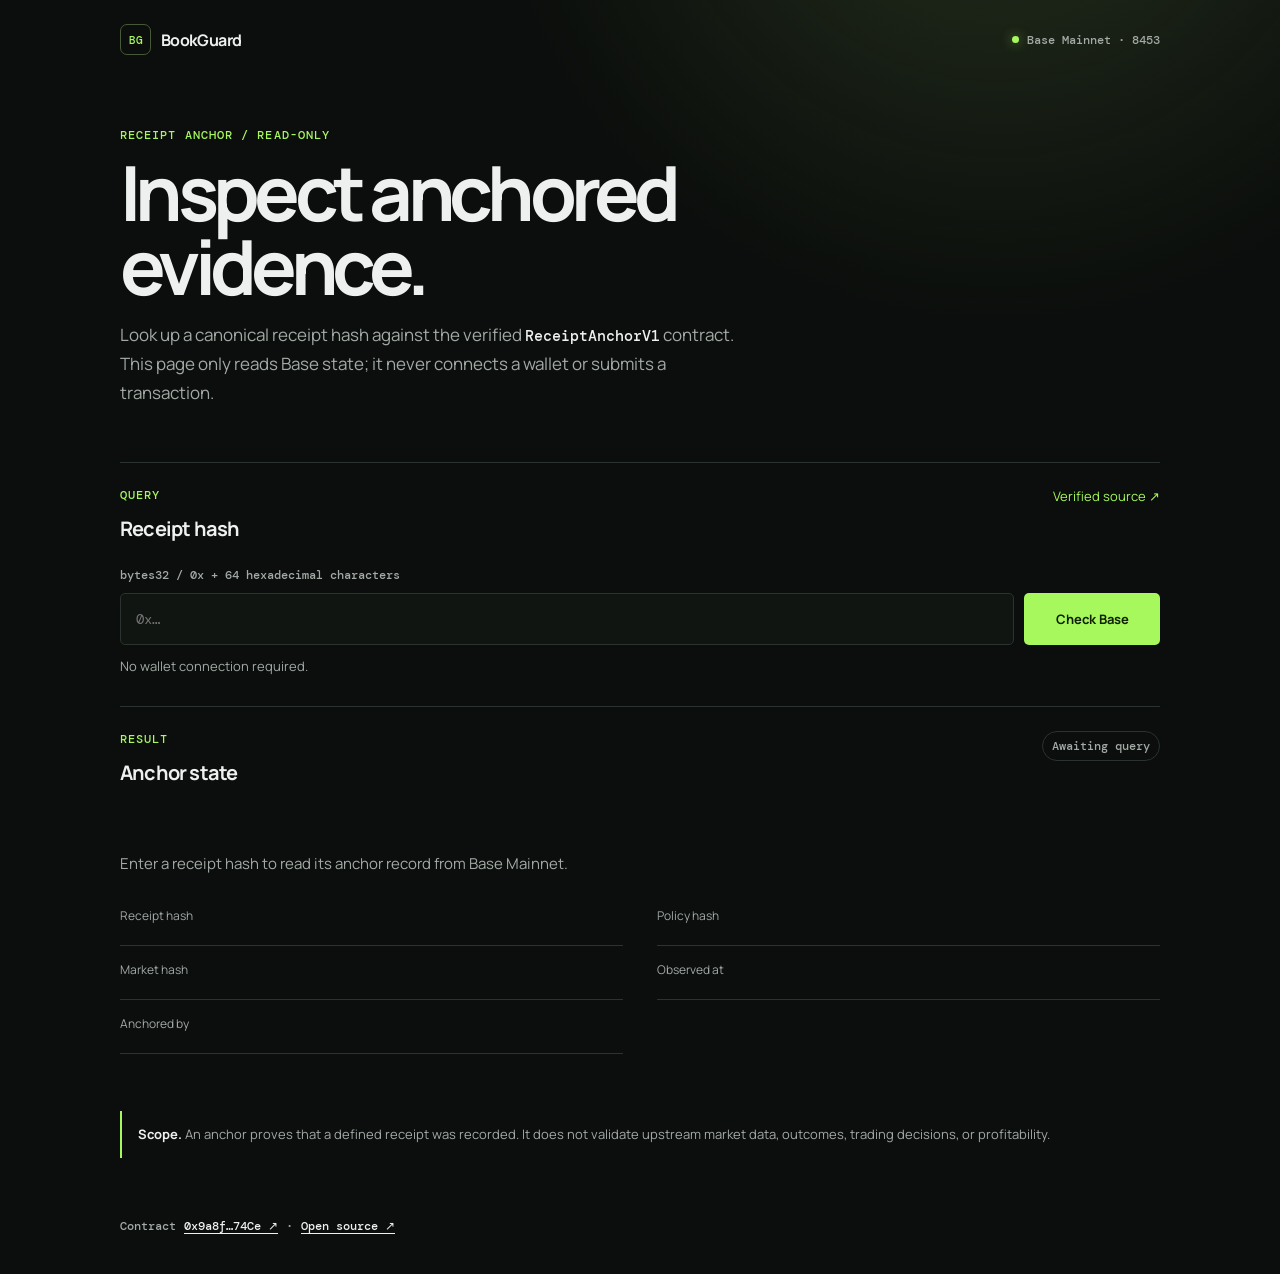
==== index.html @ 06b3f2d4 "feat: add read-only receipt lookup web MVP" ====
<!doctype html>
<html lang="en">
  <head>
    <meta charset="UTF-8" />
    <meta name="viewport" content="width=device-width, initial-scale=1.0" />
    <meta
      name="description"
      content="Read-only Base Mainnet lookup for BookGuard ReceiptAnchorV1 evidence."
    />
    <title>BookGuard — Receipt Anchor Lookup</title>
    <link rel="stylesheet" href="./styles.css" />
  </head>
  <body>
    <main class="shell">
      <header class="topbar">
        <a class="brand" href="https://github.com/Scarpo-gh/bookguard" target="_blank" rel="noreferrer">
          <span class="brand-mark" aria-hidden="true">BG</span>
          <span>BookGuard</span>
        </a>
        <div class="network-status"><span class="status-dot" aria-hidden="true"></span>Base Mainnet · 8453</div>
      </header>

      <section class="intro" aria-labelledby="page-title">
        <p class="eyebrow">RECEIPT ANCHOR / READ-ONLY</p>
        <h1 id="page-title">Inspect anchored evidence.</h1>
        <p class="lede">
          Look up a canonical receipt hash against the verified <code>ReceiptAnchorV1</code> contract.
          This page only reads Base state; it never connects a wallet or submits a transaction.
        </p>
      </section>

      <section class="lookup-panel" aria-labelledby="lookup-title">
        <div class="panel-heading">
          <div>
            <p class="eyebrow">QUERY</p>
            <h2 id="lookup-title">Receipt hash</h2>
          </div>
          <a class="text-link" href="https://basescan.org/address/0x9a8fCf271F97075486673eA3eD48c4fda33374Ce#code" target="_blank" rel="noreferrer">Verified source ↗</a>
        </div>

        <form id="lookup-form" novalidate>
          <label for="receipt-hash">bytes32 / 0x + 64 hexadecimal characters</label>
          <div class="query-row">
            <input id="receipt-hash" name="receiptHash" autocomplete="off" spellcheck="false" placeholder="0x…" aria-describedby="lookup-message" />
            <button type="submit">Check Base</button>
          </div>
          <p id="lookup-message" class="message" aria-live="polite">No wallet connection required.</p>
        </form>
      </section>

      <section class="result-panel" aria-labelledby="result-title">
        <div class="panel-heading">
          <div>
            <p class="eyebrow">RESULT</p>
            <h2 id="result-title">Anchor state</h2>
          </div>
          <span id="result-badge" class="badge neutral">Awaiting query</span>
        </div>

        <div id="empty-result" class="empty-state">
          Enter a receipt hash to read its anchor record from Base Mainnet.
        </div>

        <dl id="anchor-result" class="anchor-data" hidden>
          <div><dt>Receipt hash</dt><dd id="result-receipt"></dd></div>
          <div><dt>Policy hash</dt><dd id="result-policy"></dd></div>
          <div><dt>Market hash</dt><dd id="result-market"></dd></div>
          <div><dt>Observed at</dt><dd id="result-observed"></dd></div>
          <div><dt>Anchored by</dt><dd id="result-anchorer"></dd></div>
        </dl>
      </section>

      <aside class="boundary-note">
        <strong>Scope.</strong> An anchor proves that a defined receipt was recorded. It does not validate upstream market data, outcomes, trading decisions, or profitability.
      </aside>

      <footer>
        <span>Contract</span>
        <a href="https://basescan.org/address/0x9a8fCf271F97075486673eA3eD48c4fda33374Ce" target="_blank" rel="noreferrer">0x9a8f…74Ce ↗</a>
        <span>·</span>
        <a href="https://github.com/Scarpo-gh/bookguard" target="_blank" rel="noreferrer">Open source ↗</a>
      </footer>
    </main>
    <script type="module" src="./app.mjs"></script>
  </body>
</html>
---- styles.css ----
@import url("https://fonts.googleapis.com/css2?family=DM+Mono:wght@400;500&family=Manrope:wght@400;500;600;700&display=swap");

:root {
  color-scheme: dark;
  --ink: #edf0ee;
  --muted: #a3aaa6;
  --surface: #111512;
  --surface-strong: #171c18;
  --border: #2a332d;
  --accent: #a6f85d;
  --accent-ink: #102000;
  --danger: #ff987c;
  --quiet: #1b241d;
  font-family: Manrope, sans-serif;
  background: #0b0e0c;
  color: var(--ink);
}

* { box-sizing: border-box; }
body { margin: 0; min-width: 320px; background: radial-gradient(circle at 78% -15%, #25301d 0, transparent 32rem), #0b0e0c; }
a { color: inherit; }
.shell { width: min(1040px, calc(100% - 40px)); margin: 0 auto; padding: 24px 0 40px; }
.topbar { display: flex; justify-content: space-between; align-items: center; padding-bottom: 72px; }
.brand { display: inline-flex; align-items: center; gap: 10px; font-weight: 700; text-decoration: none; letter-spacing: -0.04em; }
.brand-mark { display: grid; width: 31px; height: 31px; place-items: center; border: 1px solid #445a39; border-radius: 7px; color: var(--accent); font: 500 11px "DM Mono", monospace; letter-spacing: 0; }
.network-status, .eyebrow, label, .badge, footer { font: 500 12px "DM Mono", monospace; }
.network-status { display: inline-flex; align-items: center; gap: 8px; color: var(--muted); }
.status-dot { width: 7px; height: 7px; background: var(--accent); border-radius: 50%; box-shadow: 0 0 12px #a6f85d99; }
.intro { width: min(690px, 100%); margin-bottom: 54px; }
.eyebrow { margin: 0 0 12px; color: var(--accent); letter-spacing: 0.09em; }
h1, h2, p { margin-top: 0; }
h1 { margin-bottom: 17px; font-size: clamp(40px, 7vw, 76px); letter-spacing: -0.075em; line-height: 0.98; }
h2 { margin-bottom: 0; font-size: 20px; letter-spacing: -0.04em; }
.lede { max-width: 630px; color: var(--muted); font-size: 17px; line-height: 1.7; }
code { font: 500 0.9em "DM Mono", monospace; color: var(--ink); }
.lookup-panel, .result-panel { border-top: 1px solid var(--border); padding: 24px 0 29px; }
.panel-heading { display: flex; align-items: start; justify-content: space-between; gap: 16px; margin-bottom: 25px; }
.text-link { color: var(--accent); font-size: 13px; text-decoration: none; }
label { display: block; margin-bottom: 10px; color: var(--muted); }
.query-row { display: flex; gap: 10px; }
input { min-width: 0; flex: 1; height: 52px; border: 1px solid var(--border); border-radius: 5px; outline: none; padding: 0 15px; background: var(--surface); color: var(--ink); font: 400 14px "DM Mono", monospace; }
input:focus { border-color: var(--accent); box-shadow: 0 0 0 3px #a6f85d18; }
button { min-width: 136px; border: 0; border-radius: 5px; padding: 0 18px; background: var(--accent); color: var(--accent-ink); cursor: pointer; font: 700 13px Manrope, sans-serif; }
button:hover { filter: brightness(1.08); }
button:disabled { cursor: wait; opacity: 0.65; }
.message { min-height: 20px; margin: 12px 0 0; color: var(--muted); font-size: 13px; }
.message.error { color: var(--danger); }
.result-panel { min-height: 230px; }
.badge { padding: 6px 9px; border: 1px solid var(--border); border-radius: 999px; color: var(--muted); white-space: nowrap; }
.badge.found { border-color: #577a3f; color: var(--accent); background: #1b2a15; }
.badge.missing { color: var(--muted); }
.empty-state { padding: 42px 0 18px; color: var(--muted); font-size: 15px; }
.anchor-data { display: grid; grid-template-columns: repeat(2, minmax(0, 1fr)); gap: 0 34px; margin: 0; }
.anchor-data div { min-width: 0; border-bottom: 1px solid var(--border); padding: 15px 0; }
dt { color: var(--muted); font-size: 12px; }
dd { overflow: hidden; margin: 6px 0 0; color: var(--ink); font: 400 12px/1.55 "DM Mono", monospace; overflow-wrap: anywhere; }
.boundary-note { margin-top: 28px; border-left: 2px solid var(--accent); padding: 13px 16px; color: var(--muted); font-size: 13px; line-height: 1.65; }
.boundary-note strong { color: var(--ink); }
footer { display: flex; flex-wrap: wrap; gap: 8px; margin-top: 60px; color: var(--muted); }
footer a { color: var(--ink); text-underline-offset: 3px; }
@media (max-width: 620px) { .shell { width: min(100% - 28px, 1040px); } .topbar { padding-bottom: 50px; } .network-status { font-size: 10px; } .query-row { display: grid; } button { height: 50px; } .anchor-data { grid-template-columns: 1fr; } .panel-heading { align-items: center; } }
@media (prefers-reduced-motion: reduce) { * { scroll-behavior: auto !important; transition: none !important; } }
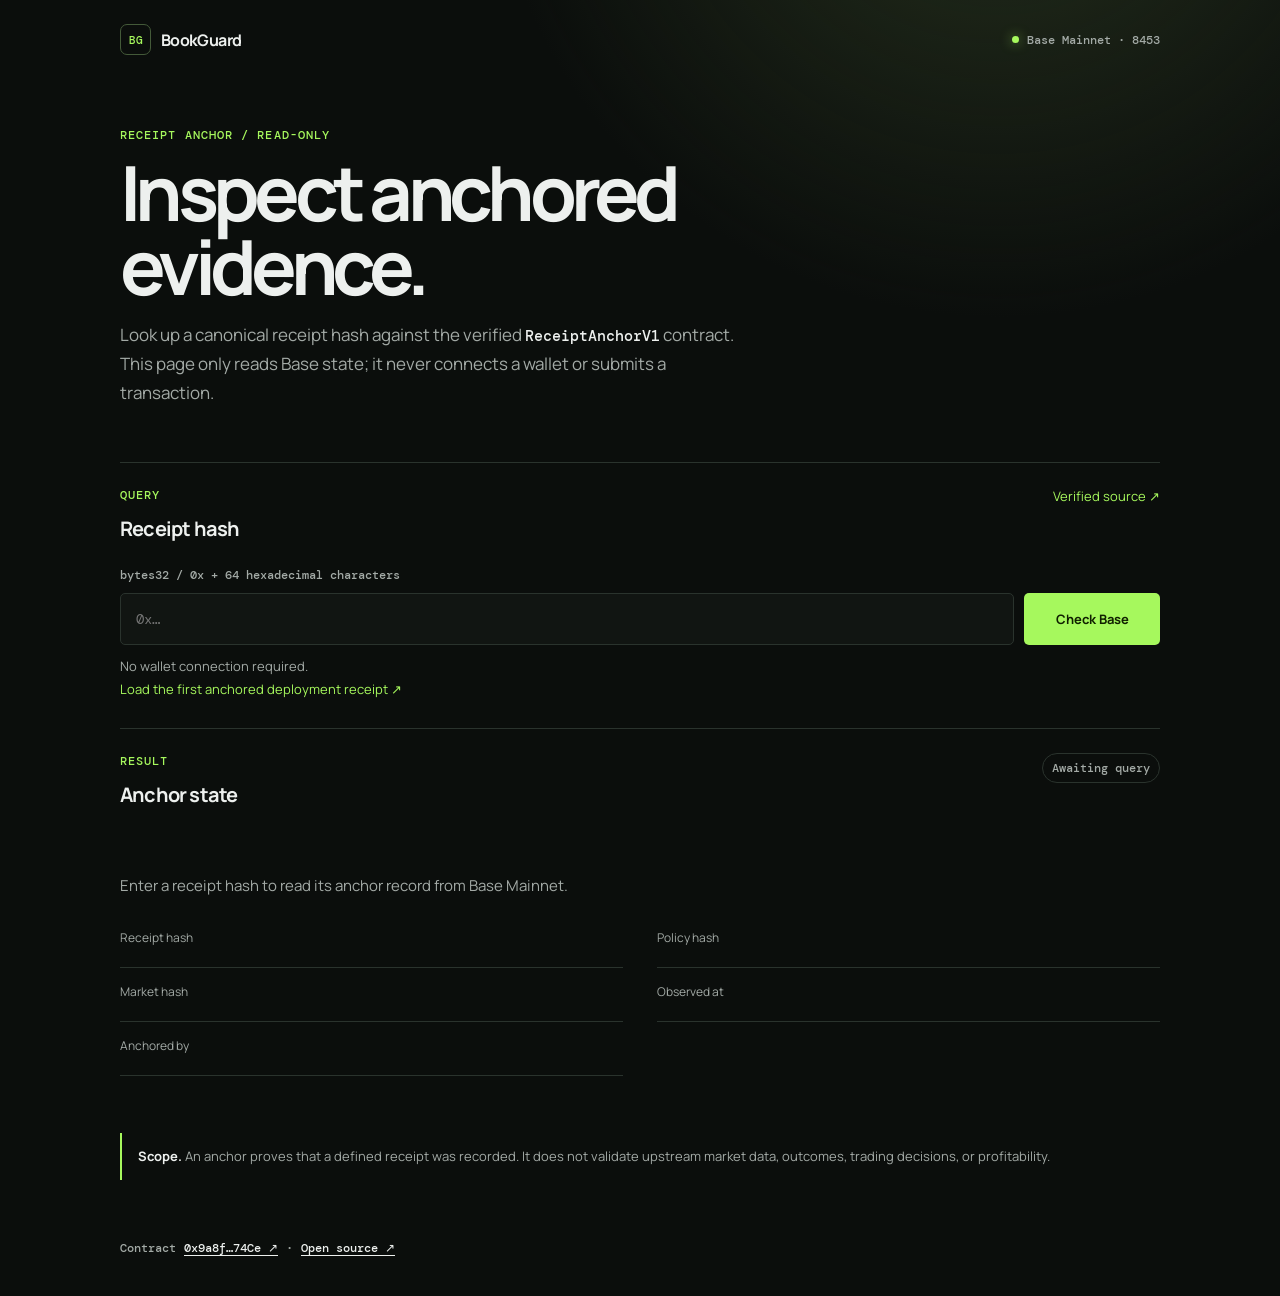
==== commit 0bb4959c: "feat: anchor first mainnet receipt" ====
--- a/index.html
+++ b/index.html
@@ -45,6 +45,7 @@
             <button type="submit">Check Base</button>
           </div>
           <p id="lookup-message" class="message" aria-live="polite">No wallet connection required.</p>
+          <a class="text-link" href="?receipt=0x8ab8c16734dc7178a280f3ed48fdf6609af644fdb88c50d49bed0348cbc2077c">Load the first anchored deployment receipt ↗</a>
         </form>
       </section>
 
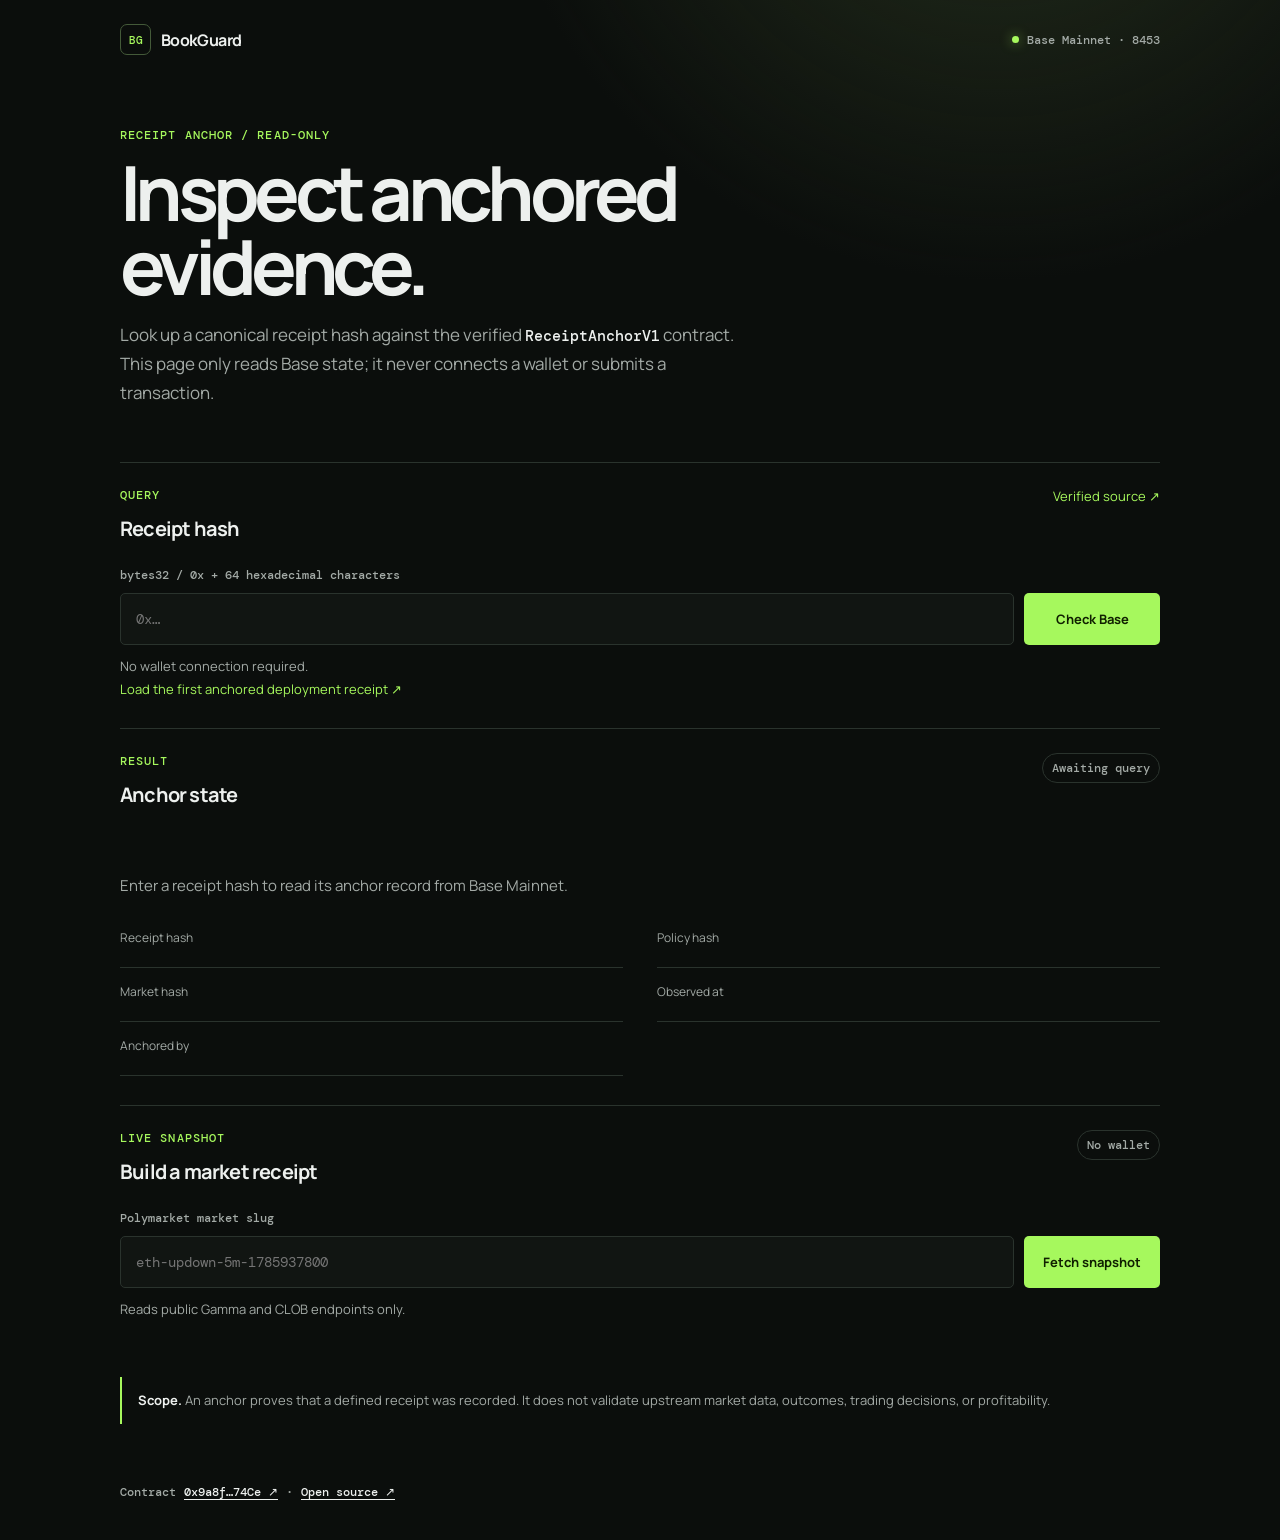
==== commit de4c6597: "feat: preview live polymarket receipts on web" ====
--- a/index.html
+++ b/index.html
@@ -71,6 +71,33 @@
         </dl>
       </section>
 
+      <section class="lookup-panel" aria-labelledby="market-preview-title">
+        <div class="panel-heading">
+          <div>
+            <p class="eyebrow">LIVE SNAPSHOT</p>
+            <h2 id="market-preview-title">Build a market receipt</h2>
+          </div>
+          <span class="badge neutral">No wallet</span>
+        </div>
+        <form id="market-preview-form" novalidate>
+          <label for="market-slug">Polymarket market slug</label>
+          <div class="query-row">
+            <input id="market-slug" name="marketSlug" autocomplete="off" spellcheck="false" placeholder="eth-updown-5m-1785937800" aria-describedby="market-preview-message" />
+            <button type="submit">Fetch snapshot</button>
+          </div>
+          <p id="market-preview-message" class="message" aria-live="polite">Reads public Gamma and CLOB endpoints only.</p>
+        </form>
+        <div id="market-preview-result" class="market-preview" hidden>
+          <p id="market-question" class="market-question"></p>
+          <p id="market-observed" class="message"></p>
+          <dl id="market-books" class="anchor-data"></dl>
+          <details>
+            <summary>Canonical receipt JSON</summary>
+            <pre id="market-canonical"></pre>
+          </details>
+        </div>
+      </section>
+
       <aside class="boundary-note">
         <strong>Scope.</strong> An anchor proves that a defined receipt was recorded. It does not validate upstream market data, outcomes, trading decisions, or profitability.
       </aside>
--- a/styles.css
+++ b/styles.css
@@ -54,6 +54,11 @@
 .anchor-data div { min-width: 0; border-bottom: 1px solid var(--border); padding: 15px 0; }
 dt { color: var(--muted); font-size: 12px; }
 dd { overflow: hidden; margin: 6px 0 0; color: var(--ink); font: 400 12px/1.55 "DM Mono", monospace; overflow-wrap: anywhere; }
+.market-preview { margin-top: 26px; }
+.market-question { margin: 0; font-size: 17px; font-weight: 600; letter-spacing: -0.03em; }
+details { margin-top: 22px; border-top: 1px solid var(--border); padding-top: 15px; }
+summary { cursor: pointer; color: var(--accent); font: 500 12px "DM Mono", monospace; }
+pre { max-height: 280px; overflow: auto; margin: 14px 0 0; padding: 14px; border: 1px solid var(--border); border-radius: 5px; background: var(--surface); color: var(--muted); font: 400 11px/1.6 "DM Mono", monospace; white-space: pre-wrap; overflow-wrap: anywhere; }
 .boundary-note { margin-top: 28px; border-left: 2px solid var(--accent); padding: 13px 16px; color: var(--muted); font-size: 13px; line-height: 1.65; }
 .boundary-note strong { color: var(--ink); }
 footer { display: flex; flex-wrap: wrap; gap: 8px; margin-top: 60px; color: var(--muted); }
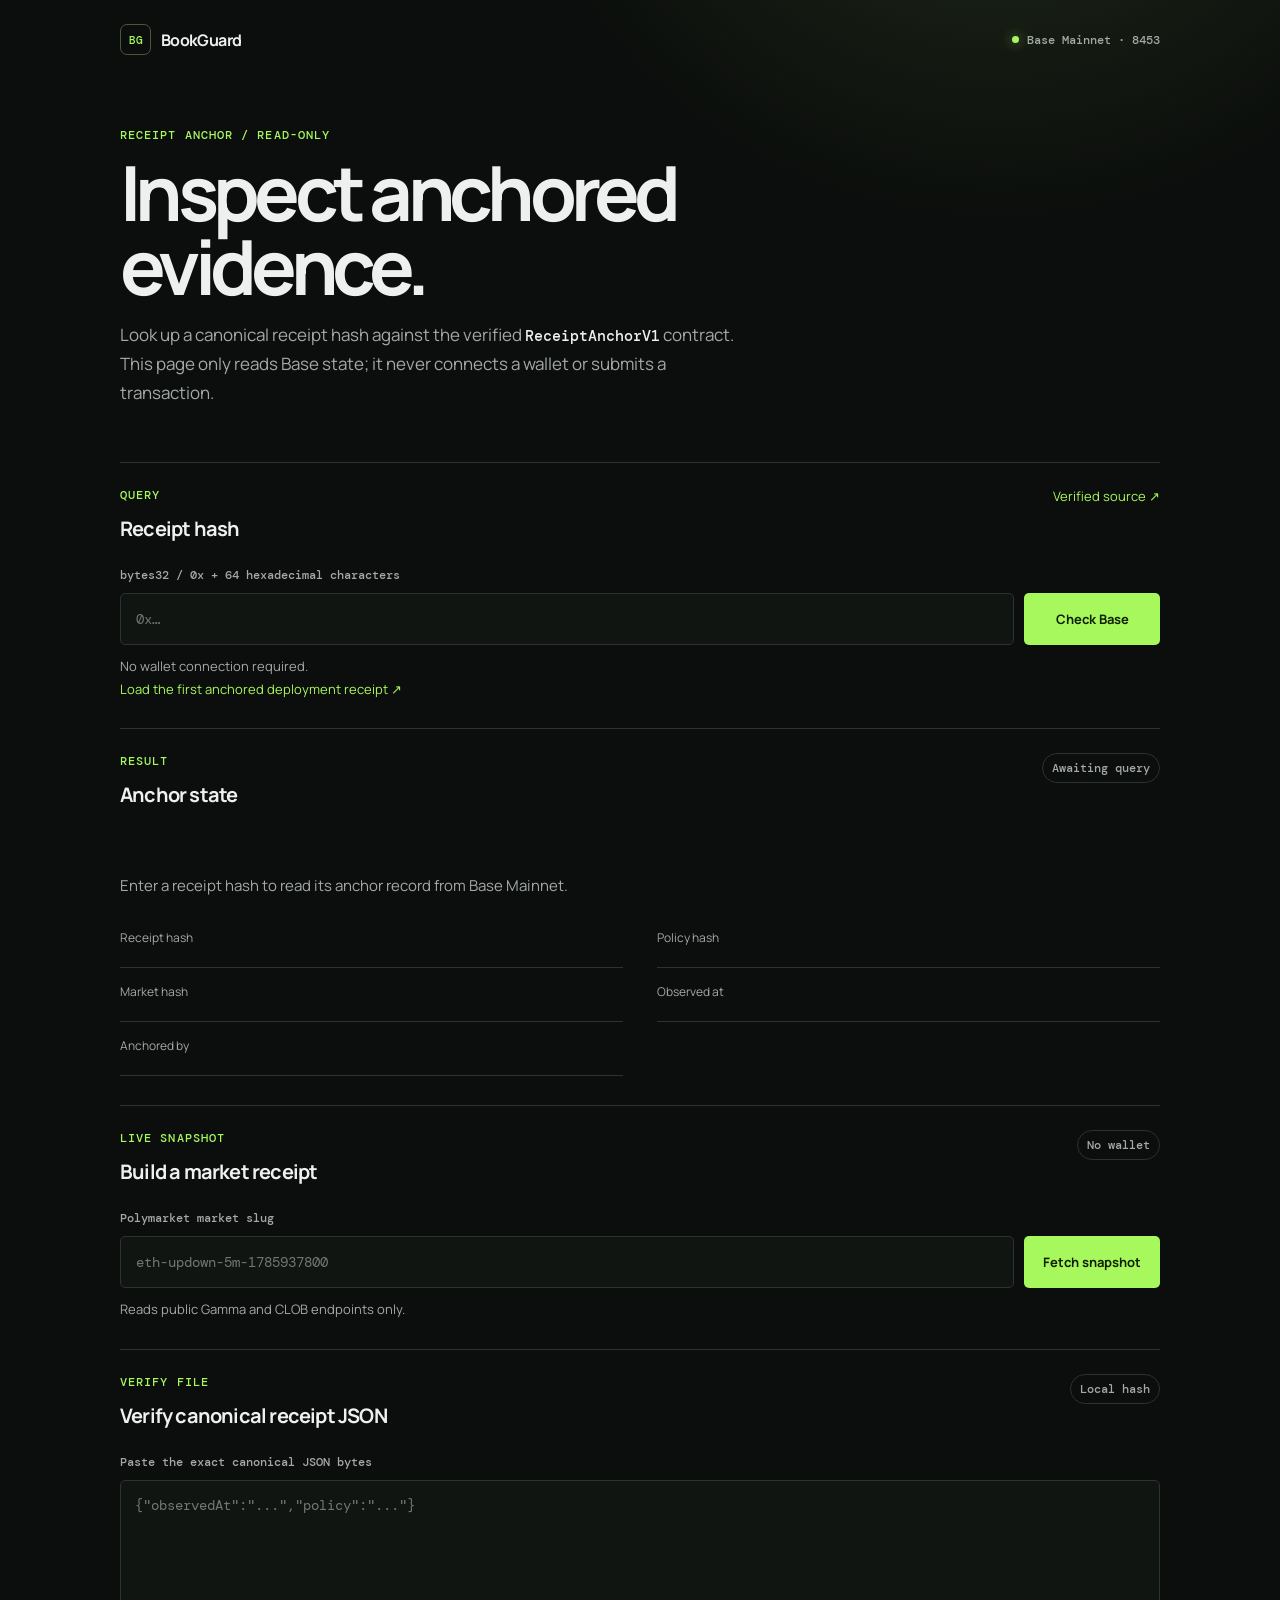
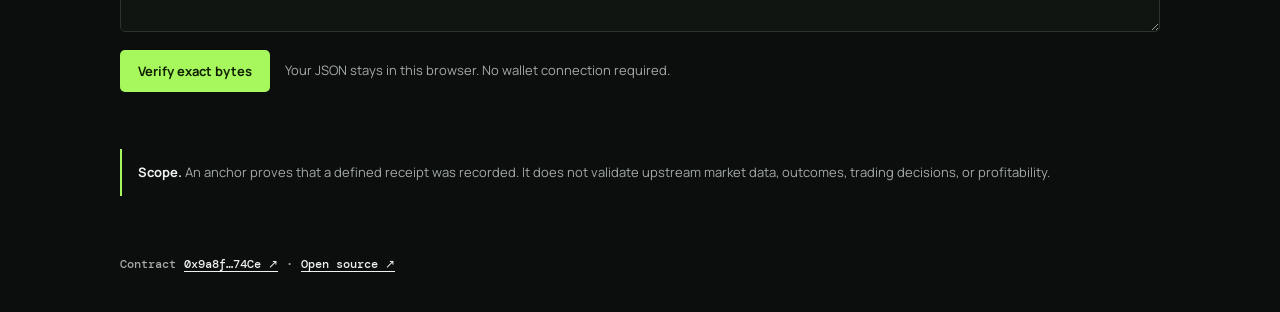
==== commit a7fd295b: "feat: verify canonical receipt bytes" ====
--- a/index.html
+++ b/index.html
@@ -69,6 +69,21 @@
           <div><dt>Observed at</dt><dd id="result-observed"></dd></div>
           <div><dt>Anchored by</dt><dd id="result-anchorer"></dd></div>
         </dl>
+
+        <article id="registered-evidence" class="registered-evidence" hidden>
+          <p class="eyebrow">REGISTERED EVIDENCE</p>
+          <h3 id="evidence-question"></h3>
+          <p id="evidence-kind" class="message"></p>
+          <dl class="anchor-data compact-data">
+            <div><dt>Observed at</dt><dd id="evidence-observed"></dd></div>
+            <div><dt>Condition ID</dt><dd id="evidence-condition"></dd></div>
+          </dl>
+          <p id="evidence-policy" class="evidence-policy"></p>
+          <div class="evidence-links">
+            <a id="evidence-source" class="text-link" target="_blank" rel="noreferrer">Canonical JSON ↗</a>
+            <a id="evidence-transaction" class="text-link" target="_blank" rel="noreferrer">BaseScan transaction ↗</a>
+          </div>
+        </article>
       </section>
 
       <section class="lookup-panel" aria-labelledby="market-preview-title">
@@ -91,9 +106,51 @@
           <p id="market-question" class="market-question"></p>
           <p id="market-observed" class="message"></p>
           <dl id="market-books" class="anchor-data"></dl>
+          <div class="receipt-hash">
+            <span>Keccak-256 receipt hash</span>
+            <code id="market-receipt-hash"></code>
+          </div>
+          <div class="preflight-actions">
+            <button id="anchor-preflight" type="button" disabled>Run Base preflight</button>
+            <p id="anchor-preflight-message" class="message">Checks duplicate state, simulation, and gas without a wallet.</p>
+          </div>
+          <dl id="anchor-preflight-result" class="anchor-data" hidden>
+            <div><dt>Policy hash</dt><dd id="preflight-policy"></dd></div>
+            <div><dt>Market hash</dt><dd id="preflight-market"></dd></div>
+            <div><dt>Base status</dt><dd id="preflight-status"></dd></div>
+            <div><dt>Estimated gas</dt><dd id="preflight-gas"></dd></div>
+          </dl>
           <details>
             <summary>Canonical receipt JSON</summary>
             <pre id="market-canonical"></pre>
+          </details>
+        </div>
+      </section>
+
+      <section class="lookup-panel" aria-labelledby="receipt-verifier-title">
+        <div class="panel-heading">
+          <div>
+            <p class="eyebrow">VERIFY FILE</p>
+            <h2 id="receipt-verifier-title">Verify canonical receipt JSON</h2>
+          </div>
+          <span class="badge neutral">Local hash</span>
+        </div>
+        <form id="receipt-verifier-form" novalidate>
+          <label for="receipt-json">Paste the exact canonical JSON bytes</label>
+          <textarea id="receipt-json" name="receiptJson" spellcheck="false" placeholder='{"observedAt":"...","policy":"..."}' aria-describedby="receipt-verifier-message"></textarea>
+          <div class="preflight-actions">
+            <button type="submit">Verify exact bytes</button>
+            <p id="receipt-verifier-message" class="message" aria-live="polite">Your JSON stays in this browser. No wallet connection required.</p>
+          </div>
+        </form>
+        <div id="receipt-verifier-result" class="market-preview" hidden>
+          <dl class="anchor-data">
+            <div><dt>Exact input hash</dt><dd id="verified-receipt-hash"></dd></div>
+            <div><dt>Canonical format</dt><dd id="verified-canonical-status"></dd></div>
+          </dl>
+          <details id="expected-canonical" hidden>
+            <summary>Expected canonical JSON</summary>
+            <pre id="expected-canonical-json"></pre>
           </details>
         </div>
       </section>
--- a/styles.css
+++ b/styles.css
@@ -38,8 +38,10 @@
 .text-link { color: var(--accent); font-size: 13px; text-decoration: none; }
 label { display: block; margin-bottom: 10px; color: var(--muted); }
 .query-row { display: flex; gap: 10px; }
-input { min-width: 0; flex: 1; height: 52px; border: 1px solid var(--border); border-radius: 5px; outline: none; padding: 0 15px; background: var(--surface); color: var(--ink); font: 400 14px "DM Mono", monospace; }
-input:focus { border-color: var(--accent); box-shadow: 0 0 0 3px #a6f85d18; }
+input, textarea { min-width: 0; flex: 1; border: 1px solid var(--border); border-radius: 5px; outline: none; background: var(--surface); color: var(--ink); font: 400 14px "DM Mono", monospace; }
+input { height: 52px; padding: 0 15px; }
+textarea { display: block; width: 100%; min-height: 152px; resize: vertical; padding: 14px; line-height: 1.55; }
+input:focus, textarea:focus { border-color: var(--accent); box-shadow: 0 0 0 3px #a6f85d18; }
 button { min-width: 136px; border: 0; border-radius: 5px; padding: 0 18px; background: var(--accent); color: var(--accent-ink); cursor: pointer; font: 700 13px Manrope, sans-serif; }
 button:hover { filter: brightness(1.08); }
 button:disabled { cursor: wait; opacity: 0.65; }
@@ -54,8 +56,18 @@
 .anchor-data div { min-width: 0; border-bottom: 1px solid var(--border); padding: 15px 0; }
 dt { color: var(--muted); font-size: 12px; }
 dd { overflow: hidden; margin: 6px 0 0; color: var(--ink); font: 400 12px/1.55 "DM Mono", monospace; overflow-wrap: anywhere; }
+.registered-evidence { margin-top: 26px; padding: 20px; border: 1px solid #445a39; border-radius: 6px; background: var(--quiet); }
+.registered-evidence h3 { margin: 0 0 7px; font-size: 18px; letter-spacing: -0.04em; }
+.compact-data { margin-top: 12px; }
+.evidence-policy { margin: 16px 0 0; color: var(--muted); font-size: 13px; line-height: 1.6; }
+.evidence-links { display: flex; flex-wrap: wrap; gap: 16px; margin-top: 17px; }
 .market-preview { margin-top: 26px; }
 .market-question { margin: 0; font-size: 17px; font-weight: 600; letter-spacing: -0.03em; }
+.receipt-hash { display: grid; gap: 6px; margin-top: 22px; padding: 13px 14px; border: 1px solid #445a39; border-radius: 5px; background: var(--quiet); color: var(--muted); font: 500 12px "DM Mono", monospace; }
+.receipt-hash code { overflow-wrap: anywhere; color: var(--accent); }
+.preflight-actions { display: flex; align-items: center; gap: 15px; margin-top: 18px; }
+.preflight-actions button { min-height: 42px; }
+.preflight-actions .message { margin: 0; }
 details { margin-top: 22px; border-top: 1px solid var(--border); padding-top: 15px; }
 summary { cursor: pointer; color: var(--accent); font: 500 12px "DM Mono", monospace; }
 pre { max-height: 280px; overflow: auto; margin: 14px 0 0; padding: 14px; border: 1px solid var(--border); border-radius: 5px; background: var(--surface); color: var(--muted); font: 400 11px/1.6 "DM Mono", monospace; white-space: pre-wrap; overflow-wrap: anywhere; }
@@ -63,5 +75,5 @@
 .boundary-note strong { color: var(--ink); }
 footer { display: flex; flex-wrap: wrap; gap: 8px; margin-top: 60px; color: var(--muted); }
 footer a { color: var(--ink); text-underline-offset: 3px; }
-@media (max-width: 620px) { .shell { width: min(100% - 28px, 1040px); } .topbar { padding-bottom: 50px; } .network-status { font-size: 10px; } .query-row { display: grid; } button { height: 50px; } .anchor-data { grid-template-columns: 1fr; } .panel-heading { align-items: center; } }
+@media (max-width: 620px) { .shell { width: min(100% - 28px, 1040px); } .topbar { padding-bottom: 50px; } .network-status { font-size: 10px; } .query-row, .preflight-actions { display: grid; } button { height: 50px; } .anchor-data { grid-template-columns: 1fr; } .panel-heading { align-items: center; } }
 @media (prefers-reduced-motion: reduce) { * { scroll-behavior: auto !important; transition: none !important; } }
